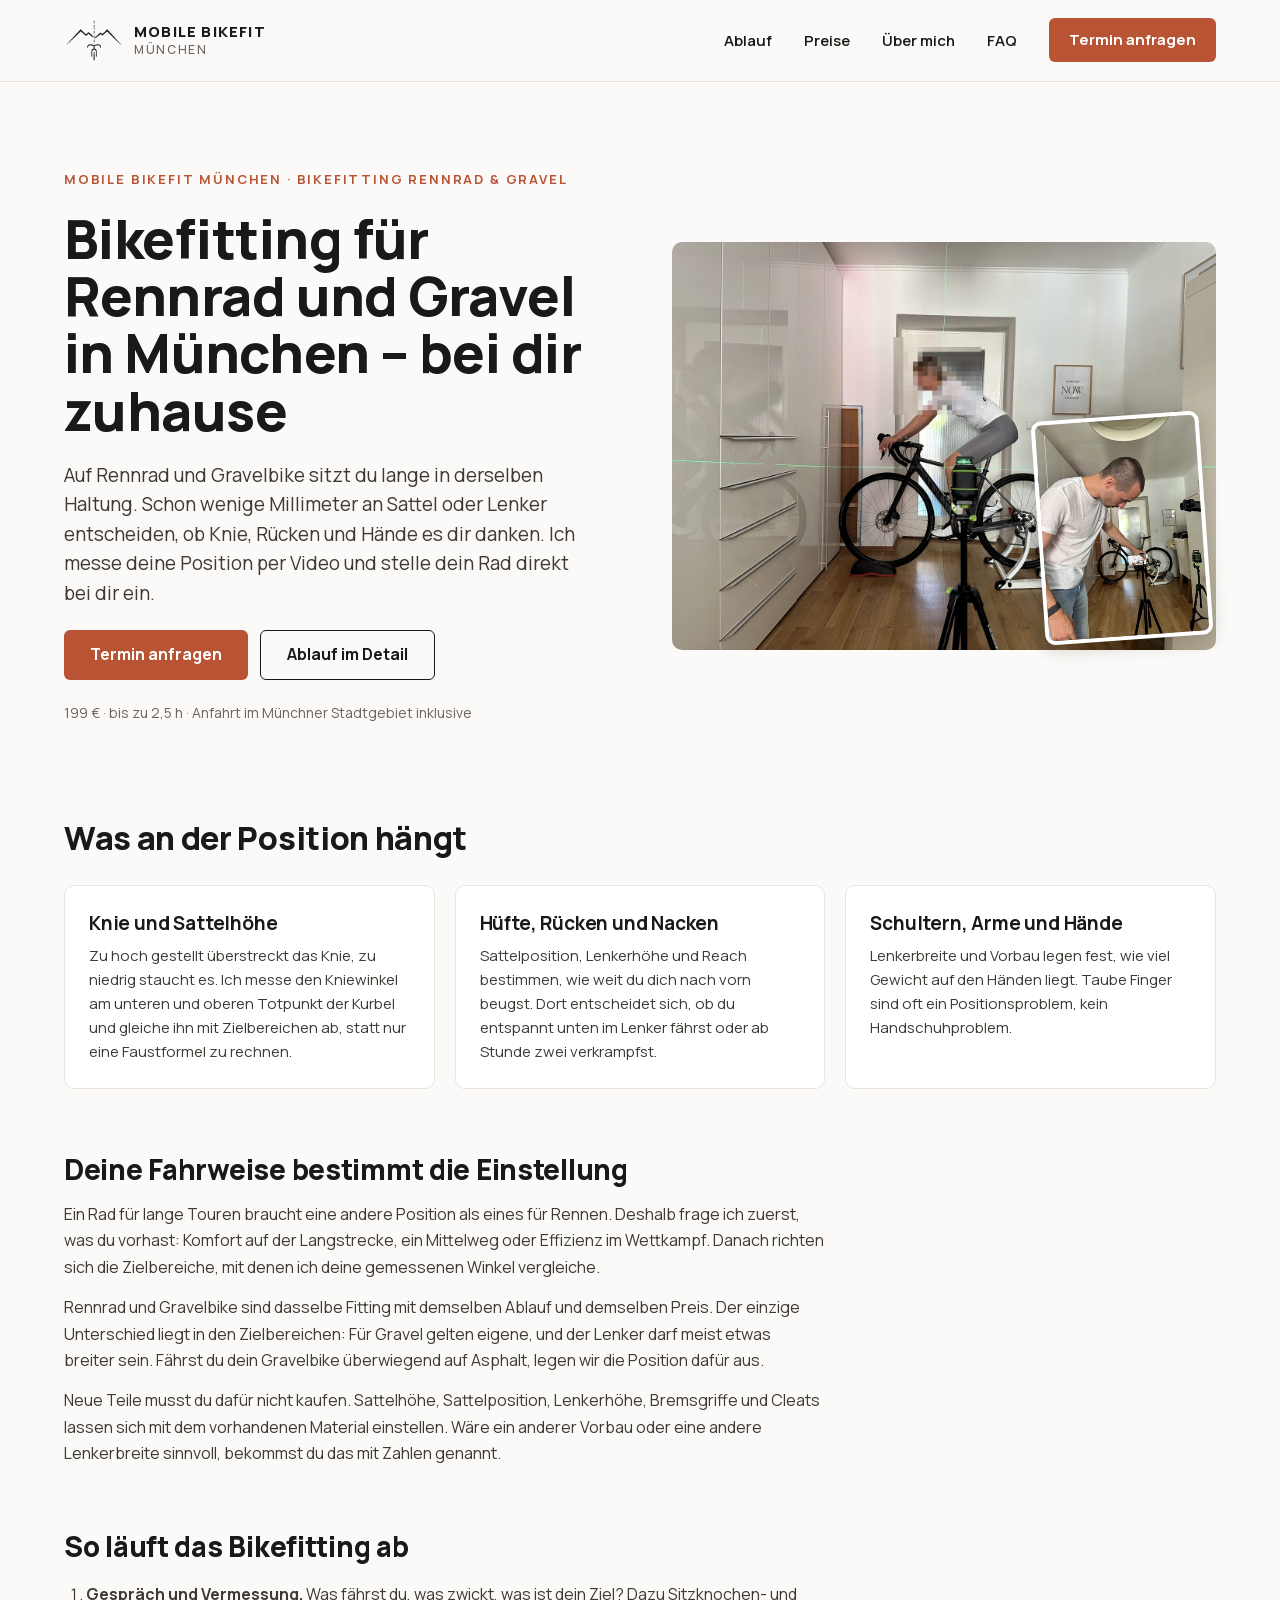
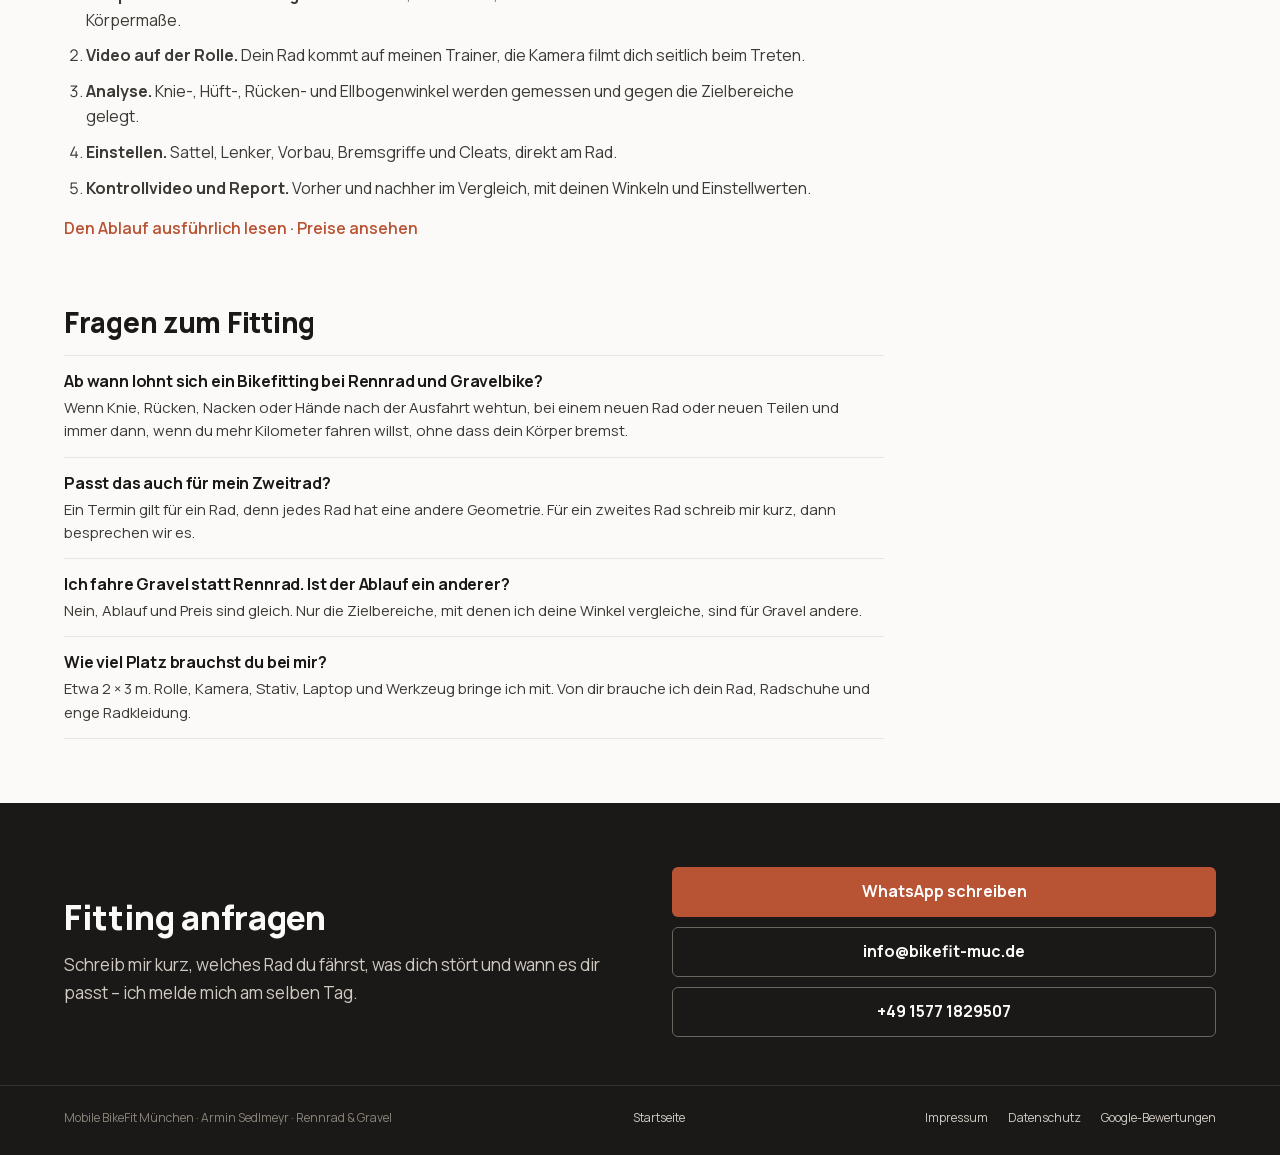
==== bikefitting-rennrad-gravel-muenchen.html @ 59115d99 "Eine gemeinsame Unterseite fuer Rennrad und Gravel statt nur Rennrad Rennrad und Gravel sind dasselb" ====
<!doctype html>
<html lang="de">
<head>
<meta charset="utf-8">
<meta name="viewport" content="width=device-width, initial-scale=1">

<title>Bikefitting Rennrad &amp; Gravel München – bei dir zuhause</title>
<meta name="description" content="Bikefitting für Rennrad und Gravel in München: Ich komme zu dir, messe deine Sitzposition per Video und stelle Sattel, Lenker und Cleats ein. 199 €.">
<link rel="canonical" href="https://bikefit-muc.de/bikefitting-rennrad-gravel-muenchen.html">

<meta property="og:type" content="website">
<meta property="og:locale" content="de_DE">
<meta property="og:site_name" content="Mobile BikeFit München">
<meta property="og:title" content="Bikefitting für Rennrad und Gravel in München – bei dir zuhause">
<meta property="og:description" content="Sitzposition per Video messen, Sattel, Lenker und Cleats direkt am Rad einstellen, Kontrollvideo und Report. Bikefitting für Rennrad und Gravelbike bei dir zuhause in München.">
<meta property="og:url" content="https://bikefit-muc.de/bikefitting-rennrad-gravel-muenchen.html">
<meta property="og:image" content="https://bikefit-muc.de/assets/og-titelbild.jpg">
<meta property="og:image:width" content="1200">
<meta property="og:image:height" content="675">
<meta property="og:image:alt" content="Mobile BikeFit München – Logo">
<meta name="twitter:card" content="summary_large_image">

<link rel="icon" href="assets/favicon.ico" sizes="any">
<link rel="icon" href="assets/favicon-32.png" type="image/png" sizes="32x32">
<link rel="apple-touch-icon" href="assets/favicon-180.png">
<meta name="theme-color" content="#FBFAF8">

<link rel="preload" href="assets/fonts/manrope-latin.woff2" as="font" type="font/woff2" crossorigin>
<link rel="stylesheet" href="styles.css">

<!-- Strukturierte Daten: Leistung + Brotkrumen. Preis wie auf der Startseite (199 EUR);
     der Anbieter verweist auf das LocalBusiness-Objekt der Startseite. Kein aggregateRating. -->
<script type="application/ld+json">
{
  "@context": "https://schema.org",
  "@graph": [
    {
      "@type": "Service",
      "@id": "https://bikefit-muc.de/bikefitting-rennrad-gravel-muenchen.html#leistung",
      "name": "Bikefitting Rennrad und Gravel München",
      "serviceType": "Bikefitting",
      "description": "Mobiles Bikefitting für Rennrad und Gravelbike bei dir zuhause in München: Videoanalyse der Sitzposition, Einstellung von Sattel, Lenker, Vorbau, Bremsgriffen und Cleats, Kontrollvideo und Report.",
      "url": "https://bikefit-muc.de/bikefitting-rennrad-gravel-muenchen.html",
      "provider": { "@id": "https://bikefit-muc.de/#unternehmen" },
      "areaServed": { "@type": "City", "name": "München" },
      "offers": {
        "@type": "Offer",
        "price": "199",
        "priceCurrency": "EUR",
        "url": "https://bikefit-muc.de/bikefitting-rennrad-gravel-muenchen.html"
      }
    },
    {
      "@type": "BreadcrumbList",
      "itemListElement": [
        { "@type": "ListItem", "position": 1, "name": "Mobile BikeFit München", "item": "https://bikefit-muc.de/" },
        { "@type": "ListItem", "position": 2, "name": "Bikefitting Rennrad und Gravel München", "item": "https://bikefit-muc.de/bikefitting-rennrad-gravel-muenchen.html" }
      ]
    }
  ]
}
</script>
</head>

<body>

<a class="skip-link" href="#inhalt">Zum Inhalt springen</a>

<header class="kopf">
  <div class="kopf-zeile">
    <a class="marke" href="index.html" aria-label="Mobile BikeFit München – Startseite">
      <img src="assets/logo-mark.png" width="400" height="299" alt="">
      <span class="marke-text">Mobile BikeFit<br><span>München</span></span>
    </a>

    <div class="kopf-rechts">
      <nav class="hauptnav" id="hauptnav" aria-label="Hauptnavigation">
        <a href="index.html#ablauf">Ablauf</a>
        <a href="index.html#preise">Preise</a>
        <a href="index.html#ueber-mich">Über mich</a>
        <a href="index.html#faq">FAQ</a>
      </nav>
      <a class="btn btn-primaer btn-termin" href="index.html#kontakt">Termin<span class="nur-breit">&nbsp;anfragen</span></a>
      <button class="menu-knopf" id="menu-knopf" type="button"
              aria-expanded="false" aria-controls="hauptnav" aria-label="Menü öffnen">
        <svg class="icon-oeffnen" width="22" height="22" viewBox="0 0 22 22" fill="none"
             stroke="currentColor" stroke-width="2" stroke-linecap="round" aria-hidden="true">
          <path d="M3 6h16M3 11h16M3 16h16"></path>
        </svg>
        <svg class="icon-schliessen" width="22" height="22" viewBox="0 0 22 22" fill="none"
             stroke="currentColor" stroke-width="2" stroke-linecap="round" aria-hidden="true">
          <path d="M5 5l12 12M17 5L5 17"></path>
        </svg>
      </button>
    </div>
  </div>
</header>

<main id="inhalt">

  <!-- ===================== Einstieg ===================== -->
  <section class="hero inhalt">
    <div class="hero-spalte">
      <p class="eyebrow"><a href="index.html">Mobile BikeFit München</a> · Bikefitting Rennrad &amp; Gravel</p>
      <h1>Bikefitting für Rennrad und Gravel in München – bei dir zuhause</h1>
      <p class="hero-text">Auf Rennrad und Gravelbike sitzt du lange in derselben Haltung. Schon wenige
        Millimeter an Sattel oder Lenker entscheiden, ob Knie, Rücken und Hände es dir danken. Ich
        messe deine Position per Video und stelle dein Rad direkt bei dir ein.</p>
      <div class="hero-knoepfe">
        <a class="btn btn-primaer" href="index.html#kontakt">Termin anfragen</a>
        <a class="btn btn-sekundaer" href="index.html#ablauf">Ablauf im Detail</a>
      </div>
      <p class="kleinzeile">199 € · bis zu 2,5 h · Anfahrt im Münchner Stadtgebiet inklusive</p>
    </div>

    <div class="foto-hero foto-stapel">
      <img class="foto-stapel-haupt" src="assets/foto-setup.jpg" width="1400" height="1050"
           alt="Rennrad auf der Rolle beim Bikefitting, Kreuzlinienlaser mit Lot misst die Sitzposition">
      <img class="foto-stapel-klein" src="assets/foto-setup-klein.jpg" width="640" height="853"
           alt="Kamera auf Stativ filmt das Rad seitlich während des Fittings">
    </div>
  </section>

  <!-- ===================== Was zählt ===================== -->
  <section class="sektion rad-wahl inhalt" aria-labelledby="zaehlt-titel">
    <h2 id="zaehlt-titel">Was an der Position hängt</h2>
    <div class="karten">
      <div class="karte">
        <h3>Knie und Sattelhöhe</h3>
        <p>Zu hoch gestellt überstreckt das Knie, zu niedrig staucht es. Ich messe den Kniewinkel
          am unteren und oberen Totpunkt der Kurbel und gleiche ihn mit Zielbereichen ab, statt
          nur eine Faustformel zu rechnen.</p>
      </div>
      <div class="karte">
        <h3>Hüfte, Rücken und Nacken</h3>
        <p>Sattelposition, Lenkerhöhe und Reach bestimmen, wie weit du dich nach vorn beugst.
          Dort entscheidet sich, ob du entspannt unten im Lenker fährst oder ab Stunde zwei
          verkrampfst.</p>
      </div>
      <div class="karte">
        <h3>Schultern, Arme und Hände</h3>
        <p>Lenkerbreite und Vorbau legen fest, wie viel Gewicht auf den Händen liegt. Taube Finger
          sind oft ein Positionsproblem, kein Handschuhproblem.</p>
      </div>
    </div>
  </section>

  <!-- ===================== Ziel ===================== -->
  <section class="sektion seitentext inhalt" aria-labelledby="ziel-titel">
    <h2 id="ziel-titel">Deine Fahrweise bestimmt die Einstellung</h2>
    <p>Ein Rad für lange Touren braucht eine andere Position als eines für Rennen. Deshalb
      frage ich zuerst, was du vorhast: Komfort auf der Langstrecke, ein Mittelweg oder
      Effizienz im Wettkampf. Danach richten sich die Zielbereiche, mit denen ich deine
      gemessenen Winkel vergleiche.</p>
    <p>Rennrad und Gravelbike sind dasselbe Fitting mit demselben Ablauf und demselben Preis. Der
      einzige Unterschied liegt in den Zielbereichen: Für Gravel gelten eigene, und der Lenker
      darf meist etwas breiter sein. Fährst du dein Gravelbike überwiegend auf Asphalt, legen wir
      die Position dafür aus.</p>
    <p>Neue Teile musst du dafür nicht kaufen. Sattelhöhe, Sattelposition, Lenkerhöhe, Bremsgriffe
      und Cleats lassen sich mit dem vorhandenen Material einstellen. Wäre ein anderer Vorbau
      oder eine andere Lenkerbreite sinnvoll, bekommst du das mit Zahlen genannt.</p>
  </section>

  <!-- ===================== Ablauf kurz ===================== -->
  <section class="sektion seitentext inhalt" aria-labelledby="kurz-titel">
    <h2 id="kurz-titel">So läuft das Bikefitting ab</h2>
    <ol class="kurz-liste">
      <li><b>Gespräch und Vermessung.</b> Was fährst du, was zwickt, was ist dein Ziel? Dazu Sitzknochen-
        und Körpermaße.</li>
      <li><b>Video auf der Rolle.</b> Dein Rad kommt auf meinen Trainer, die Kamera filmt dich
        seitlich beim Treten.</li>
      <li><b>Analyse.</b> Knie-, Hüft-, Rücken- und Ellbogenwinkel werden gemessen und gegen die
        Zielbereiche gelegt.</li>
      <li><b>Einstellen.</b> Sattel, Lenker, Vorbau, Bremsgriffe und Cleats, direkt am Rad.</li>
      <li><b>Kontrollvideo und Report.</b> Vorher und nachher im Vergleich, mit deinen Winkeln und
        Einstellwerten.</li>
    </ol>
    <p class="mehr-link"><a href="index.html#ablauf">Den Ablauf ausführlich lesen</a> · <a href="index.html#preise">Preise ansehen</a></p>
  </section>

  <!-- ===================== FAQ ===================== -->
  <section class="sektion faq inhalt" aria-labelledby="rr-faq-titel">
    <h2 id="rr-faq-titel">Fragen zum Fitting</h2>
    <div class="faq-liste">
      <div>
        <h3>Ab wann lohnt sich ein Bikefitting bei Rennrad und Gravelbike?</h3>
        <p>Wenn Knie, Rücken, Nacken oder Hände nach der Ausfahrt wehtun, bei einem neuen Rad oder
          neuen Teilen und immer dann, wenn du mehr Kilometer fahren willst, ohne dass dein Körper
          bremst.</p>
      </div>
      <div>
        <h3>Passt das auch für mein Zweitrad?</h3>
        <p>Ein Termin gilt für ein Rad, denn jedes Rad hat eine andere Geometrie. Für ein zweites
          Rad schreib mir kurz, dann besprechen wir es.</p>
      </div>
      <div>
        <h3>Ich fahre Gravel statt Rennrad. Ist der Ablauf ein anderer?</h3>
        <p>Nein, Ablauf und Preis sind gleich. Nur die Zielbereiche, mit denen ich deine Winkel
          vergleiche, sind für Gravel andere.</p>
      </div>
      <div>
        <h3>Wie viel Platz brauchst du bei mir?</h3>
        <p>Etwa 2 × 3 m. Rolle, Kamera, Stativ, Laptop und Werkzeug bringe ich mit. Von dir
          brauche ich dein Rad, Radschuhe und enge Radkleidung.</p>
      </div>
    </div>
  </section>

  <!-- ===================== Kontakt ===================== -->
  <section id="kontakt" class="kontakt" aria-labelledby="kontakt-titel">
    <div class="kontakt-spalte">
      <h2 id="kontakt-titel">Fitting anfragen</h2>
      <p class="kontakt-text">Schreib mir kurz, welches Rad du fährst, was dich stört und wann es
        dir passt – ich melde mich am selben Tag.</p>
    </div>
    <div class="kontakt-knoepfe">
      <a class="btn btn-primaer"
         href="https://wa.me/4915771829507?text=Hallo%20Armin%2C%20ich%20interessiere%20mich%20f%C3%BCr%20ein%20Bike%20Fitting.%20Rad%3A%20%E2%80%A6%20%2F%20Beschwerden%3A%20%E2%80%A6%20%2F%20Wunschtermin%3A%20%E2%80%A6"
         rel="noopener">WhatsApp schreiben</a>
      <a class="btn btn-umriss-hell" href="mailto:info@bikefit-muc.de">info@bikefit-muc.de</a>
      <a class="btn btn-umriss-hell" href="tel:+4915771829507">+49 1577 1829507</a>
    </div>
  </section>

</main>

<footer class="fuss">
  <p>Mobile BikeFit München · Armin Sedlmeyr · Rennrad &amp; Gravel</p>
  <nav aria-label="Angebote">
    <a href="index.html">Startseite</a>
  </nav>
  <nav aria-label="Rechtliches">
    <a href="impressum.html">Impressum</a>
    <a href="datenschutz.html">Datenschutz</a>
    <a href="https://maps.google.com/?cid=6575537688166029984" rel="noopener" target="_blank">Google-Bewertungen</a>
  </nav>
</footer>

<script src="assets/menu.js" defer></script>

</body>
</html>
---- styles.css ----
/* ==========================================================================
   Mobile BikeFit München — bikefit-muc.de
   Reines CSS, kein Framework, kein Build-Schritt.
   Mobile zuerst (Entwurf: docs/website/mockup/Main.dc.html, 390 px),
   ab 800 px das Desktop-Layout (Desktop.dc.html, 1280 px).
   ========================================================================== */

/* --- Schrift: lokal eingebettet, nicht von Google ausgeliefert ------------
   Manrope als variable Schrift (400-800) in zwei Subsets. Lokal statt per
   fonts.googleapis.com, damit beim Seitenaufruf keine IP-Adresse des Besuchers
   an einen Dritten geht - dann braucht die Seite auch keinen Cookie-Banner.
   Lizenz: SIL Open Font License 1.1, siehe assets/fonts/OFL.txt.            */

@font-face {
  font-family: "Manrope";
  font-style: normal;
  font-weight: 400 800;
  font-display: swap;
  src: url("assets/fonts/manrope-latin.woff2") format("woff2");
  unicode-range: U+0000-00FF, U+0131, U+0152-0153, U+02BB-02BC, U+02C6, U+02DA,
    U+02DC, U+0304, U+0308, U+0329, U+2000-206F, U+20AC, U+2122, U+2191, U+2193,
    U+2212, U+2215, U+FEFF, U+FFFD;
}

@font-face {
  font-family: "Manrope";
  font-style: normal;
  font-weight: 400 800;
  font-display: swap;
  src: url("assets/fonts/manrope-latin-ext.woff2") format("woff2");
  unicode-range: U+0100-02BA, U+02BD-02C5, U+02C7-02CC, U+02CE-02D7,
    U+02DD-02FF, U+0304, U+0308, U+0329, U+1D00-1DBF, U+1E00-1E9F, U+1EF2-1EFF,
    U+2020, U+20A0-20AB, U+20AD-20C0, U+2113, U+2C60-2C7F, U+A720-A7FF;
}

/* --- Farben und Masse ----------------------------------------------------
   Die Markenfarben stehen so auch im Analyse-Tool selbst (Report, Streamlit-
   Oberflaeche, assets/brand/README.md im bikefit-Repo) - wer sie hier aendert,
   sollte sie dort mitaendern.

   --terracotta-tief ist eine bewusste Ergaenzung, kein zweiter Markenton:
   weisser Text auf #D97757 erreicht nur 3,1:1 und faellt damit durch die
   WCAG-AA-Schwelle von 4,5:1 (Lighthouse meldet das als Fehler). Ueberall dort,
   wo Text auf oder in Terracotta steht - Buttons, Preisband, Links, Eyebrow -
   steht deshalb der tiefere Ton (4,9:1 auf Weiss, 4,7:1 auf Creme). Das reine
   #D97757 bleibt fuer Flaechen und Grafik ohne Text (Haken-Icons, Akzentlinien),
   dort gilt die 3:1-Schwelle und die ist erfuellt.
   Zurueckdrehen auf den Mockup-Stand: --terracotta-tief auf #D97757 setzen.  */

:root {
  --creme: #fbfaf8;
  --weiss: #ffffff;
  --tinte: #1b1917;
  --tinte-weich: #3d3935;
  --grau: #6b655e;
  --grau-klein: #736c64;      /* fuer 12-13 px Kleintext, s. Kommentar oben */
  --grau-auf-dunkel: #8a837b;
  --hell-auf-dunkel: #cfc9c2;
  --linie: #e8e4df;
  --linie-dunkel: #33302c;
  --linie-strich: #c9c2ba;
  --terracotta: #d97757;
  --terracotta-tief: #b85334;
  --terracotta-hover: #9d4429;

  --rand: 20px;               /* Seitenrand mobil */
  --radius: 8px;
  --radius-gross: 10px;
}

/* --- Grundlagen ---------------------------------------------------------- */

*,
*::before,
*::after {
  box-sizing: border-box;
}

html {
  scroll-behavior: smooth;
  /* Anker nicht unter dem klebenden Kopf verschwinden lassen */
  scroll-padding-top: 84px;
}

@media (prefers-reduced-motion: reduce) {
  html {
    scroll-behavior: auto;
  }
}

body {
  margin: 0;
  background: var(--creme);
  color: var(--tinte);
  font-family: "Manrope", "Avenir Next", "Helvetica Neue", Arial, sans-serif;
  -webkit-font-smoothing: antialiased;
  text-rendering: optimizeLegibility;
}

p {
  margin: 0;
}

h1,
h2,
h3 {
  margin: 0;
  letter-spacing: -0.01em;
}

a {
  color: var(--terracotta-tief);
  text-decoration: none;
}

a:hover {
  color: var(--terracotta-hover);
}

img {
  max-width: 100%;
  display: block;
}

:focus-visible {
  outline: 3px solid var(--terracotta-tief);
  outline-offset: 2px;
  border-radius: 4px;
}

/* Sprungmarke fuer Tastatur- und Screenreader-Nutzung */
.skip-link {
  position: absolute;
  left: -9999px;
  top: 0;
  z-index: 100;
  background: var(--tinte);
  color: var(--creme);
  padding: 12px 18px;
  border-radius: 0 0 var(--radius) 0;
  font-weight: 700;
}

.skip-link:focus {
  left: 0;
  color: var(--creme);
}

.sektion {
  padding: 44px var(--rand) 12px;
  display: flex;
  flex-direction: column;
}

.sektion h2 {
  font-size: 24px;
  font-weight: 800;
  line-height: 1.2;
}

/* --- Buttons ------------------------------------------------------------- */

.btn {
  display: inline-flex;
  align-items: center;
  justify-content: center;
  min-height: 48px;
  padding: 0 22px;
  border-radius: 6px;
  font-weight: 700;
  font-size: 16px;
  line-height: 1.2;
  text-align: center;
}

.btn-primaer {
  background: var(--terracotta-tief);
  color: var(--weiss);
}

.btn-primaer:hover {
  background: var(--terracotta-hover);
  color: var(--weiss);
}

.btn-sekundaer {
  background: transparent;
  color: var(--tinte);
  border: 1.5px solid var(--tinte);
}

.btn-sekundaer:hover {
  color: var(--tinte);
  background: rgba(27, 25, 23, 0.05);
}

.btn-hell {
  background: var(--creme);
  color: var(--tinte);
}

.btn-hell:hover {
  color: var(--tinte);
  background: var(--weiss);
}

.btn-umriss-hell {
  background: transparent;
  color: var(--creme);
  border: 1.5px solid var(--grau);
}

.btn-umriss-hell:hover {
  color: var(--creme);
  border-color: var(--hell-auf-dunkel);
}

/* --- Kopf ---------------------------------------------------------------- */

.kopf {
  position: sticky;
  top: 0;
  z-index: 20;
  background: var(--creme);
  border-bottom: 1px solid var(--linie);
}

.kopf-zeile {
  position: relative;
  display: flex;
  align-items: center;
  justify-content: space-between;
  gap: 12px;
  padding: 14px var(--rand);
}

.marke {
  display: flex;
  align-items: center;
  gap: 10px;
  color: var(--tinte);
}

.marke:hover {
  color: var(--tinte);
}

.marke img {
  width: 52px;
  height: auto;
}

.marke-text {
  font-weight: 800;
  font-size: 14px;
  letter-spacing: 0.08em;
  text-transform: uppercase;
  line-height: 1.15;
}

.marke-text span {
  font-weight: 500;
  letter-spacing: 0.14em;
  font-size: 11px;
  color: var(--grau);
}

.kopf-rechts {
  display: flex;
  align-items: center;
  gap: 8px;
}

.kopf .btn-termin {
  min-height: 40px;
  padding: 0 14px;
  font-size: 14px;
  white-space: nowrap;
}

.nur-breit {
  display: none;
}

/* Menuknopf: nur mobil sichtbar */
.menu-knopf {
  display: inline-flex;
  align-items: center;
  justify-content: center;
  width: 44px;
  height: 40px;
  padding: 0;
  background: transparent;
  border: 1.5px solid var(--linie);
  border-radius: 6px;
  color: var(--tinte);
  cursor: pointer;
}

.menu-knopf svg {
  display: block;
}

.menu-knopf .icon-schliessen {
  display: none;
}

.menu-knopf[aria-expanded="true"] .icon-oeffnen {
  display: none;
}

.menu-knopf[aria-expanded="true"] .icon-schliessen {
  display: block;
}

.hauptnav {
  display: none;
  position: absolute;
  top: 100%;
  left: 0;
  right: 0;
  flex-direction: column;
  padding: 4px var(--rand) 16px;
  background: var(--creme);
  border-top: 1px solid var(--linie);
  border-bottom: 1px solid var(--linie);
}

.hauptnav.offen {
  display: flex;
}

.hauptnav a {
  padding: 12px 0;
  font-size: 16px;
  font-weight: 600;
  color: var(--tinte);
  border-bottom: 1px solid var(--linie);
}

.hauptnav a:last-child {
  border-bottom: none;
}

.hauptnav a:hover {
  color: var(--terracotta-tief);
}

/* --- Hero ---------------------------------------------------------------- */

.hero {
  display: flex;
  flex-direction: column;
  gap: 28px;
  padding: 36px var(--rand) 0;
}

.hero-spalte {
  display: flex;
  flex-direction: column;
  gap: 18px;
}

.eyebrow {
  font-size: 12px;
  font-weight: 700;
  letter-spacing: 0.14em;
  text-transform: uppercase;
  color: var(--terracotta-tief);
}

.hero h1 {
  font-size: 34px;
  line-height: 1.12;
  font-weight: 800;
  text-wrap: pretty;
}

.hero-text {
  font-size: 17px;
  line-height: 1.55;
  color: var(--tinte-weich);
  text-wrap: pretty;
}

.hero-knoepfe {
  display: flex;
  flex-direction: column;
  gap: 10px;
}

.kleinzeile {
  font-size: 13px;
  color: var(--grau);
  line-height: 1.5;
}

/* --- Foto-Platzhalter ----------------------------------------------------
   Neutrale Flaechen, bis die echten Fotos da sind. Der Beschreibungstext steht
   sichtbar drin und ist damit zugleich der Alternativtext - die Flaeche traegt
   role="img" mit aria-label, damit Screenreader sie als Bildplatz ansagen.   */

.foto-platz {
  border: 1.5px dashed var(--linie-strich);
  border-radius: var(--radius);
  display: flex;
  align-items: center;
  justify-content: center;
  text-align: center;
  padding: 20px;
  background: var(--weiss);
}

.foto-platz p {
  font-size: 13px;
  color: var(--grau-klein);
  line-height: 1.5;
}

.foto-hero {
  aspect-ratio: 4 / 3;
}

.foto-ablauf {
  aspect-ratio: 16 / 10;
  margin-top: 22px;
}

/* "Was du brauchst" ist mobil ein eigener Abschnitt und wird ab 800 px zur
   Karte neben dem Ablauf - deshalb steht es im HTML in der zweiten Spalte. */
.brauchst {
  padding: 44px 0 12px;
}

.foto-portrait {
  width: 120px;
  height: 120px;
  border-radius: 50%;
  padding: 12px;
}

.foto-portrait p {
  font-size: 12px;
  line-height: 1.4;
}

/* Wenn ein Platzhalter spaeter durch ein echtes Bild ersetzt wird, uebernimmt
   das <img> dieselbe Klasse (foto-hero / foto-ablauf / foto-portrait) und
   behaelt damit Seitenverhaeltnis und Position. */
img.foto-hero,
img.foto-ablauf,
img.foto-portrait {
  width: 100%;
  height: 100%;
  object-fit: cover;
  border: none;
  border-radius: var(--radius);
}

/* Rahmen um ein ECHTES Bild: er traegt nur noch die Groesse. Die Polsterung
   von .foto-portrait war fuer den Platzhaltertext da und wuerde das Bild sonst
   auf 96 statt 120 px schrumpfen. */
.foto-rahmen {
  padding: 0;
}

img.foto-portrait {
  border-radius: 50%;
  padding: 0;
}

/* --- Foto-Stapel: zwei echte Fotos statt eines, leicht ueberlappend --------
   .foto-hero / .foto-ablauf geben weiterhin Groesse, Seitenverhaeltnis und
   Position im Grid vor (siehe oben) - .foto-stapel macht daraus nur noch
   den Rahmen fuer zwei <img>. Das kleine Bild sitzt in der Ecke, leicht
   gedreht, mit weissem Rand wie ein aufgelegtes Foto. Dafuer braucht es
   einen zarten Schatten, sonst verschwimmt die Kante mit dem Hauptbild -
   einzige bewusste Ausnahme von der sonst schattenlosen Optik der Seite. */
.foto-stapel {
  position: relative;
}

.foto-stapel-haupt {
  display: block;
  width: 100%;
  height: 100%;
  object-fit: cover;
  border-radius: var(--radius);
}

.foto-stapel-klein {
  /* Feste Groesse statt %+aspect-ratio: bei einem absolut positionierten <img>
     mit nur right/bottom (kein top) ignorieren Chrome/Safari aspect-ratio fuer
     die Hoehe und nehmen stattdessen die volle Bildhoehe - das gleiche feste-
     Groessen-Muster wie bei .foto-portrait oben ist hier der robuste Weg. */
  position: absolute;
  right: 10px;
  bottom: 10px;
  width: 118px;
  height: 157px;
  object-fit: cover;
  border-radius: var(--radius);
  border: 4px solid var(--weiss);
  transform: rotate(-4deg);
  box-shadow: 0 6px 18px rgba(27, 25, 23, 0.18);
}

/* Bei Foto 2 liegt "Was du brauchst" rechts daneben (ab 800px) - das kleine
   Bild deshalb auf die linke Seite, damit es dort nicht mit dem Text kollidiert. */
.foto-ablauf .foto-stapel-klein {
  right: auto;
  left: 10px;
  transform: rotate(4deg);
}

@media (min-width: 800px) {
  .foto-stapel-klein {
    width: 168px;
    height: 224px;
  }
}

/* --- Gruende (Karten) ---------------------------------------------------- */

.karten {
  display: flex;
  flex-direction: column;
  gap: 16px;
  margin-top: 20px;
}

.karte {
  display: flex;
  flex-direction: column;
  gap: 6px;
  padding: 18px;
  background: var(--weiss);
  border: 1px solid var(--linie);
  border-radius: var(--radius);
}

.karte h3 {
  font-size: 17px;
  font-weight: 700;
}

.karte p {
  font-size: 15px;
  line-height: 1.55;
  color: var(--tinte-weich);
}

/* --- Ablauf -------------------------------------------------------------- */

.ablauf {
  display: flex;
  flex-direction: column;
  padding: 44px var(--rand) 12px;
}

.ablauf-spalte {
  display: flex;
  flex-direction: column;
}

.ablauf-neben {
  display: flex;
  flex-direction: column;
}

.sektion-kopf {
  display: flex;
  flex-direction: column;
  gap: 6px;
}

.sektion-kopf p {
  font-size: 14px;
  color: var(--grau);
}

.schritte {
  list-style: none;
  margin: 22px 0 0;
  padding: 0;
  counter-reset: schritt;
}

.schritte li {
  display: flex;
  gap: 16px;
  padding: 16px 0;
  border-top: 1px solid var(--linie);
  counter-increment: schritt;
}

.schritte li:last-child {
  border-bottom: 1px solid var(--linie);
}

.schritte li::before {
  content: counter(schritt);
  flex: 0 0 34px;
  height: 34px;
  border-radius: 50%;
  background: var(--tinte);
  color: var(--weiss);
  display: flex;
  align-items: center;
  justify-content: center;
  font-weight: 800;
  font-size: 14px;
}

/* Schritt 3 (die eigentliche Analyse) ist im Entwurf farblich hervorgehoben */
.schritte li.hervor::before {
  background: var(--terracotta-tief);
}

.schritte h3 {
  font-size: 16px;
  font-weight: 700;
  margin-bottom: 4px;
}

.schritte p {
  font-size: 15px;
  line-height: 1.55;
  color: var(--tinte-weich);
}

/* --- Was du brauchst ----------------------------------------------------- */

.mitbringen {
  font-size: 16px;
  line-height: 1.55;
  color: var(--tinte-weich);
  margin-top: 14px;
}

.haken-liste {
  list-style: none;
  margin: 18px 0 0;
  padding: 0;
  display: flex;
  flex-direction: column;
  gap: 10px;
}

.haken-liste li {
  display: flex;
  gap: 12px;
  align-items: flex-start;
  font-size: 15px;
  line-height: 1.5;
  color: var(--tinte-weich);
}

.haken-liste svg {
  flex: 0 0 20px;
  margin-top: 2px;
}

/* --- Preise -------------------------------------------------------------- */

.preise {
  display: flex;
  flex-direction: column;
  padding: 44px var(--rand) 12px;
}

.preis-neben {
  display: flex;
  flex-direction: column;
}

.preis-karte {
  display: flex;
  flex-direction: column;
  gap: 14px;
  padding: 22px 20px;
  background: var(--tinte);
  color: var(--creme);
  border-radius: var(--radius-gross);
  margin-top: 18px;
}

.preis-kopf {
  display: flex;
  justify-content: space-between;
  align-items: baseline;
  gap: 12px;
}

.preis-kopf h3 {
  font-size: 18px;
  font-weight: 700;
}

.preis-zahl {
  font-size: 30px;
  font-weight: 800;
  letter-spacing: -0.02em;
  white-space: nowrap;
}

.preis-karte .leistungen {
  font-size: 14px;
  line-height: 1.6;
  color: var(--hell-auf-dunkel);
}

.aktion {
  display: flex;
  flex-direction: column;
  gap: 4px;
  padding: 14px 16px;
  background: var(--terracotta-tief);
  border-radius: 6px;
}

.aktion-label {
  font-size: 12px;
  font-weight: 700;
  letter-spacing: 0.1em;
  text-transform: uppercase;
  color: var(--weiss);
}

.aktion p:last-child {
  font-size: 16px;
  font-weight: 700;
  color: var(--weiss);
  line-height: 1.4;
}

/* Link auf das Google-Bewertungsformular im Aktionskasten: weiss wie der Text,
   unterstrichen, damit er auf dem Terracotta-Grund als Link erkennbar bleibt. */
.aktion a {
  color: var(--weiss);
  text-decoration: underline;
  text-underline-offset: 3px;
}

.aktion a:hover {
  text-decoration-thickness: 2px;
}

.preis-liste {
  display: flex;
  flex-direction: column;
  background: var(--weiss);
  border: 1px solid var(--linie);
  border-radius: var(--radius-gross);
  margin-top: 18px;
}

.preis-liste div {
  display: flex;
  justify-content: space-between;
  gap: 12px;
  padding: 14px 18px;
  border-bottom: 1px solid var(--linie);
}

.preis-liste div:last-child {
  border-bottom: none;
}

.preis-liste p:first-child {
  font-size: 15px;
  color: var(--tinte-weich);
}

.preis-liste p:last-child {
  font-size: 15px;
  font-weight: 700;
  white-space: nowrap;
}

.rechtszeile {
  font-size: 12px;
  line-height: 1.6;
  color: var(--grau-klein);
  margin-top: 18px;
}

.preis-karte .btn {
  align-self: flex-start;
}

/* --- Ueber mich ---------------------------------------------------------- */

.ueber-mich {
  gap: 16px;
}

.ueber-mich h2 {
  margin-top: 16px;
}

.ueber-mich p {
  font-size: 16px;
  line-height: 1.6;
  color: var(--tinte-weich);
  text-wrap: pretty;
  margin-top: 16px;
}

/* --- FAQ ----------------------------------------------------------------- */

.faq-liste {
  display: flex;
  flex-direction: column;
  margin-top: 18px;
}

.faq-liste > div {
  display: flex;
  flex-direction: column;
  gap: 6px;
  padding: 14px 0;
  border-top: 1px solid var(--linie);
}

.faq-liste > div:last-child {
  border-bottom: 1px solid var(--linie);
}

.faq-liste h3 {
  font-size: 16px;
  font-weight: 700;
}

.faq-liste p {
  font-size: 15px;
  line-height: 1.55;
  color: var(--tinte-weich);
}

/* --- Kontakt ------------------------------------------------------------- */

.kontakt {
  display: flex;
  flex-direction: column;
  gap: 16px;
  padding: 44px var(--rand) 40px;
  margin-top: 32px;
  background: var(--tinte);
  color: var(--creme);
}

.kontakt-spalte {
  display: flex;
  flex-direction: column;
  gap: 14px;
}

.kontakt h2 {
  font-size: 26px;
  font-weight: 800;
  line-height: 1.2;
}

.kontakt-text {
  font-size: 16px;
  line-height: 1.6;
  color: var(--hell-auf-dunkel);
  text-wrap: pretty;
}

.kontakt-knoepfe {
  display: flex;
  flex-direction: column;
  gap: 10px;
  padding-top: 6px;
}

/* --- Fusszeile ----------------------------------------------------------- */

.fuss {
  display: flex;
  flex-direction: column;
  gap: 8px;
  padding: 22px var(--rand) 28px;
  background: var(--tinte);
  color: var(--grau-auf-dunkel);
  border-top: 1px solid var(--linie-dunkel);
}

.fuss p {
  font-size: 12px;
  line-height: 1.6;
}

.fuss nav {
  display: flex;
  flex-wrap: wrap;
  gap: 16px;
}

.fuss a,
.fuss .noch-offen {
  font-size: 12px;
  color: var(--hell-auf-dunkel);
}

.fuss a:hover {
  color: var(--weiss);
}

.fuss .noch-offen {
  color: var(--grau-auf-dunkel);
}

/* --- Rechtsseiten (Impressum, Datenschutz) ------------------------------- */

.rechtstext {
  padding: 36px var(--rand) 56px;
  max-width: 760px;
}

.rechtstext h1 {
  font-size: 30px;
  font-weight: 800;
  line-height: 1.15;
  margin-bottom: 24px;
}

.rechtstext h2 {
  font-size: 19px;
  font-weight: 700;
  line-height: 1.3;
  margin: 32px 0 10px;
}

.rechtstext p,
.rechtstext li {
  font-size: 16px;
  line-height: 1.65;
  color: var(--tinte-weich);
}

.rechtstext p + p {
  margin-top: 12px;
}

.rechtstext ul {
  margin: 10px 0 0;
  padding-left: 22px;
}

.rechtstext li {
  margin-bottom: 8px;
}

.rechtstext .anschrift {
  font-size: 16px;
  line-height: 1.8;
  color: var(--tinte);
}

.hinweis {
  padding: 16px 18px;
  background: var(--weiss);
  border: 1px solid var(--linie);
  border-left: 4px solid var(--terracotta);
  border-radius: var(--radius);
  margin: 20px 0 8px;
}

.hinweis p {
  font-size: 15px;
  line-height: 1.6;
}

.zurueck {
  display: inline-block;
  margin-top: 36px;
  font-weight: 700;
  font-size: 15px;
}

/* ==========================================================================
   Desktop ab 800 px — Layout nach Desktop.dc.html (Entwurfsbreite 1280 px)
   ========================================================================== */

@media (min-width: 800px) {
  :root {
    --rand: 64px;
    --radius: 10px;
    --radius-gross: 12px;
  }

  html {
    scroll-padding-top: 100px;
  }

  .inhalt {
    /* Der Entwurf ist 1280 px breit; darueber laeuft die Seite nicht weiter
       auseinander, sondern bleibt zentriert. */
    max-width: 1280px;
    margin: 0 auto;
  }

  .btn {
    min-height: 50px;
    padding: 0 26px;
  }

  /* Kopf: waagerechte Navigation statt Menuknopf */
  .kopf-zeile {
    padding: 18px var(--rand);
    max-width: 1280px;
    margin: 0 auto;
  }

  .marke img {
    width: 60px;
  }

  .marke-text {
    font-size: 15px;
  }

  .marke-text span {
    font-size: 12px;
  }

  .menu-knopf {
    display: none;
  }

  .hauptnav,
  .hauptnav.offen {
    display: flex;
    position: static;
    background: none;
    border-bottom: none;
    flex-direction: row;
    align-items: center;
    gap: 32px;
    padding: 0;
    border-top: none;
  }

  .hauptnav a {
    padding: 0;
    font-size: 15px;
    border-bottom: none;
  }

  .kopf-rechts {
    gap: 32px;
  }

  .kopf .btn-termin {
    min-height: 44px;
    padding: 0 20px;
    font-size: 15px;
  }

  .nur-breit {
    display: inline;
  }

  /* Hero zweispaltig, Foto rechts */
  .hero {
    display: grid;
    grid-template-columns: repeat(2, minmax(0, 1fr));
    gap: 64px;
    align-items: center;
    padding: 88px var(--rand) 72px;
  }

  .hero-spalte {
    display: flex;
    flex-direction: column;
    gap: 22px;
  }

  .eyebrow {
    font-size: 13px;
  }

  .hero h1 {
    font-size: 54px;
    line-height: 1.06;
  }

  .hero-text {
    font-size: 19px;
    max-width: 520px;
  }

  .hero-knoepfe {
    flex-direction: row;
    gap: 12px;
  }

  .kleinzeile {
    font-size: 14px;
  }

  /* Kein height/align-self hier: zusammen mit aspect-ratio wuerde der Browser
     die Breite aus der Hoehe rechnen und die Kachel ueber den rechten Rand
     schieben. So gibt die Spaltenbreite die Hoehe vor, wie im Entwurf. */
  .foto-hero {
    margin: 0;
  }

  .foto-platz p {
    font-size: 14px;
  }

  .sektion h2 {
    font-size: 32px;
  }

  /* Gruende dreispaltig */
  .gruende {
    padding: 24px var(--rand) 64px;
  }

  .karten {
    display: grid;
    grid-template-columns: repeat(3, minmax(0, 1fr));
    gap: 20px;
    margin-top: 28px;
  }

  .karte {
    padding: 24px;
    gap: 8px;
  }

  .karte h3 {
    font-size: 19px;
  }

  .karte p {
    line-height: 1.6;
  }

  /* Ablauf: Schritte links, Foto + "Was du brauchst" rechts */
  .ablauf {
    display: grid;
    grid-template-columns: repeat(2, minmax(0, 1fr));
    gap: 64px;
    padding: 40px var(--rand) 64px;
    align-items: start;
  }

  .ablauf-spalte {
    display: flex;
    flex-direction: column;
  }

  .ablauf-neben {
    display: flex;
    flex-direction: column;
    gap: 20px;
    padding-top: 72px;
  }

  .schritte {
    margin-top: 24px;
  }

  .foto-ablauf {
    margin-top: 0;
  }

  /* "Was du brauchst" wird auf dem Desktop zur Karte neben dem Ablauf */
  .brauchst {
    display: flex;
    flex-direction: column;
    gap: 12px;
    padding: 22px 24px;
    background: var(--weiss);
    border: 1px solid var(--linie);
    border-radius: var(--radius-gross);
  }

  .brauchst h2 {
    font-size: 17px;
    font-weight: 700;
  }

  .mitbringen {
    font-size: 15px;
    margin-top: 0;
  }

  .haken-liste {
    margin-top: 0;
    gap: 8px;
  }

  /* Preise: grosse Karte links, Zusatzleistungen rechts */
  .preise {
    display: grid;
    grid-template-columns: minmax(0, 1.4fr) minmax(0, 1fr);
    gap: 32px;
    padding: 40px var(--rand) 64px;
    align-items: start;
  }

  .preise > h2 {
    grid-column: 1 / -1;
  }

  .preis-karte {
    padding: 30px 32px;
    gap: 16px;
    margin-top: 0;
    align-items: flex-start;
  }

  .preis-karte > * {
    width: 100%;
  }

  .preis-kopf h3 {
    font-size: 24px;
    font-weight: 800;
  }

  .preis-zahl {
    font-size: 38px;
  }

  .preis-karte .leistungen {
    font-size: 15px;
    line-height: 1.65;
  }

  .aktion {
    padding: 16px 18px;
  }

  .aktion p:last-child {
    font-size: 17px;
  }

  .preise .btn {
    width: auto;
    margin-top: 0;
  }

  .preis-neben {
    display: flex;
    flex-direction: column;
    gap: 14px;
  }

  .preis-liste {
    margin-top: 0;
  }

  .preis-liste div {
    padding: 16px 20px;
  }

  .rechtszeile {
    margin-top: 0;
  }

  /* Ueber mich + FAQ nebeneinander */
  .ueber-faq {
    display: grid;
    grid-template-columns: minmax(0, 1fr) minmax(0, 1.4fr);
    gap: 64px;
    padding: 40px var(--rand) 72px;
    align-items: start;
  }

  .ueber-mich,
  .faq {
    padding: 0;
  }

  .ueber-mich h2,
  .faq h2 {
    font-size: 28px;
  }

  .foto-portrait {
    width: 140px;
    height: 140px;
  }

  .ueber-mich p {
    line-height: 1.65;
  }

  .faq-liste {
    margin-top: 16px;
  }

  .faq-liste > div {
    gap: 4px;
  }

  /* Kontakt zweispaltig */
  .kontakt {
    display: grid;
    grid-template-columns: repeat(2, minmax(0, 1fr));
    gap: 64px;
    padding: 64px var(--rand) 48px;
    align-items: center;
    margin-top: 0;
  }

  .kontakt h2 {
    font-size: 34px;
    line-height: 1.15;
  }

  .kontakt-text {
    font-size: 17px;
  }

  .kontakt-knoepfe {
    padding-top: 0;
  }

  /* Fusszeile einzeilig */
  .fuss {
    flex-direction: row;
    justify-content: space-between;
    align-items: center;
    gap: 16px;
    padding: 22px var(--rand) 28px;
  }

  .fuss nav {
    gap: 20px;
  }

  .rechtstext {
    padding: 56px var(--rand) 72px;
  }

  .rechtstext h1 {
    font-size: 40px;
  }
}

/* Kontakt und Fusszeile sind dunkel und laufen ueber die volle Fensterbreite.
   Damit ihr Inhalt trotzdem buendig unter den hellen Abschnitten sitzt, waechst
   der Seitenrand mit, sobald das Fenster breiter als die Entwurfsbreite ist. */
@media (min-width: 800px) {
  .kontakt,
  .fuss {
    padding-left: max(var(--rand), calc((100% - 1280px) / 2 + var(--rand)));
    padding-right: max(var(--rand), calc((100% - 1280px) / 2 + var(--rand)));
  }
}

/* --- Druck --------------------------------------------------------------- */

@media print {
  .kopf,
  .hauptnav,
  .menu-knopf,
  .skip-link,
  .hero-knoepfe,
  .kontakt-knoepfe {
    display: none;
  }

  body {
    background: #fff;
  }
}

/* --- Unterseite Rennrad und neue Startseiten-Abschnitte (10/2026) --------------
   Nur Ergaenzungen, bestehende Regeln bleiben unveraendert.                   */

.karten-eins {
  max-width: 760px;
}

.karte-link {
  margin-top: auto;
  padding-top: 6px;
  font-size: 15px;
  font-weight: 700;
}

.hero .eyebrow a {
  color: inherit;
}

.seitentext,
.einzugsgebiet {
  gap: 14px;
}

/* Zeilenlaenge begrenzen, ohne den Abschnitt selbst zu verengen - sonst sitzt er
   mittig, waehrend Hero und Karten linksbuendig im 1280-px-Raster stehen. */
.seitentext > *,
.einzugsgebiet > * {
  max-width: 760px;
}

.seitentext p,
.einzugsgebiet p {
  font-size: 16px;
  line-height: 1.65;
  color: var(--tinte-weich);
  text-wrap: pretty;
}

.kurz-liste {
  margin: 4px 0 0;
  padding-left: 22px;
  display: flex;
  flex-direction: column;
  gap: 10px;
}

.kurz-liste li {
  font-size: 16px;
  line-height: 1.6;
  color: var(--tinte-weich);
}

.mehr-link {
  font-size: 15px;
  font-weight: 600;
}

@media (min-width: 800px) {
  .rad-wahl,
  .einzugsgebiet,
  .seitentext {
    padding: 24px var(--rand) 40px;
  }

  .karten-eins {
    grid-template-columns: minmax(0, 1fr);
  }

  .seitentext h2,
  .einzugsgebiet h2 {
    font-size: 28px;
  }

  .faq.inhalt {
    padding: 24px var(--rand) 64px;
  }

  .faq.inhalt h2 {
    font-size: 28px;
  }

  .faq.inhalt .faq-liste {
    max-width: 820px;
  }
}
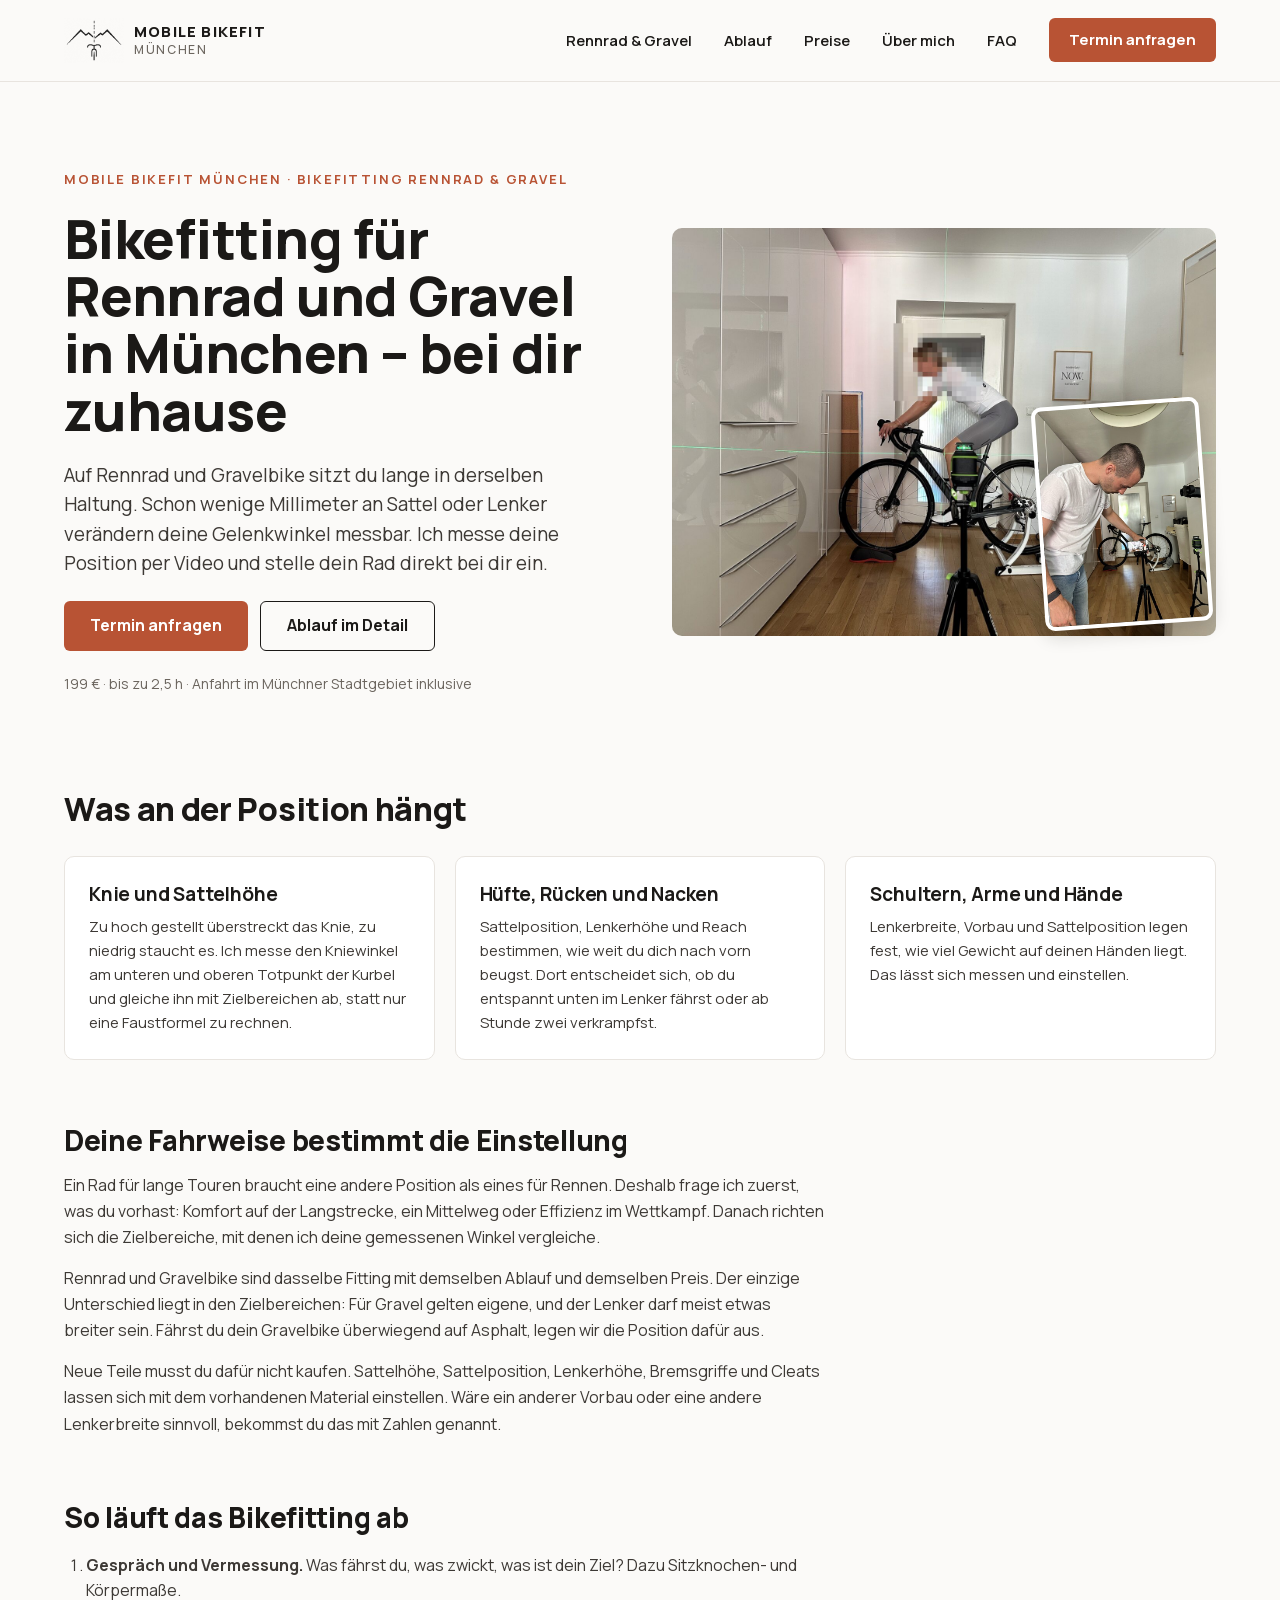
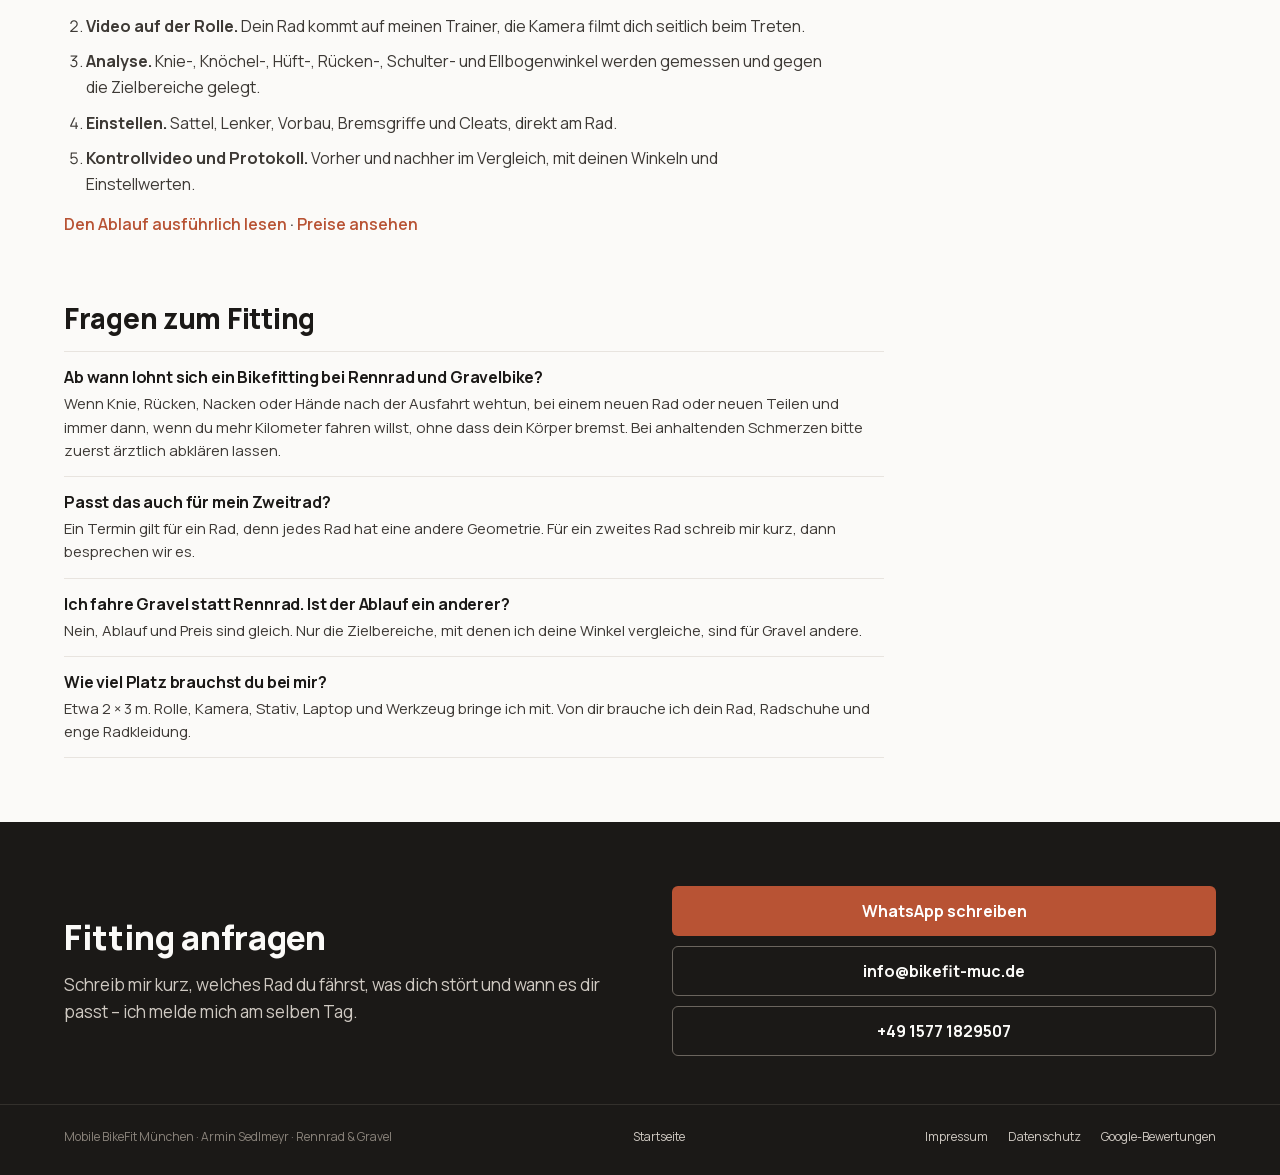
==== commit 56d369dd: "Plugin-Befunde: Navigation zur Unterseite, Protokoll statt Report, Zielbereiche ehrlich benannt, Hei" ====
--- a/bikefitting-rennrad-gravel-muenchen.html
+++ b/bikefitting-rennrad-gravel-muenchen.html
@@ -12,7 +12,7 @@
 <meta property="og:locale" content="de_DE">
 <meta property="og:site_name" content="Mobile BikeFit München">
 <meta property="og:title" content="Bikefitting für Rennrad und Gravel in München – bei dir zuhause">
-<meta property="og:description" content="Sitzposition per Video messen, Sattel, Lenker und Cleats direkt am Rad einstellen, Kontrollvideo und Report. Bikefitting für Rennrad und Gravelbike bei dir zuhause in München.">
+<meta property="og:description" content="Sitzposition per Video messen, Sattel, Lenker und Cleats direkt am Rad einstellen, Kontrollvideo und Protokoll. Bikefitting für Rennrad und Gravelbike bei dir zuhause in München.">
 <meta property="og:url" content="https://bikefit-muc.de/bikefitting-rennrad-gravel-muenchen.html">
 <meta property="og:image" content="https://bikefit-muc.de/assets/og-titelbild.jpg">
 <meta property="og:image:width" content="1200">
@@ -39,9 +39,9 @@
       "@id": "https://bikefit-muc.de/bikefitting-rennrad-gravel-muenchen.html#leistung",
       "name": "Bikefitting Rennrad und Gravel München",
       "serviceType": "Bikefitting",
-      "description": "Mobiles Bikefitting für Rennrad und Gravelbike bei dir zuhause in München: Videoanalyse der Sitzposition, Einstellung von Sattel, Lenker, Vorbau, Bremsgriffen und Cleats, Kontrollvideo und Report.",
+      "description": "Mobiles Bikefitting für Rennrad und Gravelbike bei dir zuhause in München: Videoanalyse der Sitzposition, Einstellung von Sattel, Lenker, Vorbau, Bremsgriffen und Cleats, Kontrollvideo und Protokoll.",
       "url": "https://bikefit-muc.de/bikefitting-rennrad-gravel-muenchen.html",
-      "provider": { "@id": "https://bikefit-muc.de/#unternehmen" },
+      "provider": { "@type": "LocalBusiness", "@id": "https://bikefit-muc.de/#unternehmen", "name": "Mobile BikeFit München", "url": "https://bikefit-muc.de/" },
       "areaServed": { "@type": "City", "name": "München" },
       "offers": {
         "@type": "Offer",
@@ -75,6 +75,7 @@
 
     <div class="kopf-rechts">
       <nav class="hauptnav" id="hauptnav" aria-label="Hauptnavigation">
+        <a href="bikefitting-rennrad-gravel-muenchen.html" aria-current="page">Rennrad &amp; Gravel</a>
         <a href="index.html#ablauf">Ablauf</a>
         <a href="index.html#preise">Preise</a>
         <a href="index.html#ueber-mich">Über mich</a>
@@ -104,8 +105,8 @@
       <p class="eyebrow"><a href="index.html">Mobile BikeFit München</a> · Bikefitting Rennrad &amp; Gravel</p>
       <h1>Bikefitting für Rennrad und Gravel in München – bei dir zuhause</h1>
       <p class="hero-text">Auf Rennrad und Gravelbike sitzt du lange in derselben Haltung. Schon wenige
-        Millimeter an Sattel oder Lenker entscheiden, ob Knie, Rücken und Hände es dir danken. Ich
-        messe deine Position per Video und stelle dein Rad direkt bei dir ein.</p>
+        Millimeter an Sattel oder Lenker verändern deine Gelenkwinkel messbar. Ich messe deine
+        Position per Video und stelle dein Rad direkt bei dir ein.</p>
       <div class="hero-knoepfe">
         <a class="btn btn-primaer" href="index.html#kontakt">Termin anfragen</a>
         <a class="btn btn-sekundaer" href="index.html#ablauf">Ablauf im Detail</a>
@@ -114,7 +115,7 @@
     </div>
 
     <div class="foto-hero foto-stapel">
-      <img class="foto-stapel-haupt" src="assets/foto-setup.jpg" width="1400" height="1050"
+      <img class="foto-stapel-haupt" src="assets/foto-setup.jpg" width="1400" height="1050" fetchpriority="high"
            alt="Rennrad auf der Rolle beim Bikefitting, Kreuzlinienlaser mit Lot misst die Sitzposition">
       <img class="foto-stapel-klein" src="assets/foto-setup-klein.jpg" width="640" height="853"
            alt="Kamera auf Stativ filmt das Rad seitlich während des Fittings">
@@ -139,8 +140,8 @@
       </div>
       <div class="karte">
         <h3>Schultern, Arme und Hände</h3>
-        <p>Lenkerbreite und Vorbau legen fest, wie viel Gewicht auf den Händen liegt. Taube Finger
-          sind oft ein Positionsproblem, kein Handschuhproblem.</p>
+        <p>Lenkerbreite, Vorbau und Sattelposition legen fest, wie viel Gewicht auf deinen Händen
+          liegt. Das lässt sich messen und einstellen.</p>
       </div>
     </div>
   </section>
@@ -169,10 +170,10 @@
         und Körpermaße.</li>
       <li><b>Video auf der Rolle.</b> Dein Rad kommt auf meinen Trainer, die Kamera filmt dich
         seitlich beim Treten.</li>
-      <li><b>Analyse.</b> Knie-, Hüft-, Rücken- und Ellbogenwinkel werden gemessen und gegen die
-        Zielbereiche gelegt.</li>
+      <li><b>Analyse.</b> Knie-, Knöchel-, Hüft-, Rücken-, Schulter- und Ellbogenwinkel werden
+        gemessen und gegen die Zielbereiche gelegt.</li>
       <li><b>Einstellen.</b> Sattel, Lenker, Vorbau, Bremsgriffe und Cleats, direkt am Rad.</li>
-      <li><b>Kontrollvideo und Report.</b> Vorher und nachher im Vergleich, mit deinen Winkeln und
+      <li><b>Kontrollvideo und Protokoll.</b> Vorher und nachher im Vergleich, mit deinen Winkeln und
         Einstellwerten.</li>
     </ol>
     <p class="mehr-link"><a href="index.html#ablauf">Den Ablauf ausführlich lesen</a> · <a href="index.html#preise">Preise ansehen</a></p>
@@ -186,7 +187,7 @@
         <h3>Ab wann lohnt sich ein Bikefitting bei Rennrad und Gravelbike?</h3>
         <p>Wenn Knie, Rücken, Nacken oder Hände nach der Ausfahrt wehtun, bei einem neuen Rad oder
           neuen Teilen und immer dann, wenn du mehr Kilometer fahren willst, ohne dass dein Körper
-          bremst.</p>
+          bremst. Bei anhaltenden Schmerzen bitte zuerst ärztlich abklären lassen.</p>
       </div>
       <div>
         <h3>Passt das auch für mein Zweitrad?</h3>
--- a/styles.css
+++ b/styles.css
@@ -710,42 +710,6 @@
   color: var(--hell-auf-dunkel);
 }
 
-.aktion {
-  display: flex;
-  flex-direction: column;
-  gap: 4px;
-  padding: 14px 16px;
-  background: var(--terracotta-tief);
-  border-radius: 6px;
-}
-
-.aktion-label {
-  font-size: 12px;
-  font-weight: 700;
-  letter-spacing: 0.1em;
-  text-transform: uppercase;
-  color: var(--weiss);
-}
-
-.aktion p:last-child {
-  font-size: 16px;
-  font-weight: 700;
-  color: var(--weiss);
-  line-height: 1.4;
-}
-
-/* Link auf das Google-Bewertungsformular im Aktionskasten: weiss wie der Text,
-   unterstrichen, damit er auf dem Terracotta-Grund als Link erkennbar bleibt. */
-.aktion a {
-  color: var(--weiss);
-  text-decoration: underline;
-  text-underline-offset: 3px;
-}
-
-.aktion a:hover {
-  text-decoration-thickness: 2px;
-}
-
 .preis-liste {
   display: flex;
   flex-direction: column;
@@ -1235,14 +1199,6 @@
     line-height: 1.65;
   }
 
-  .aktion {
-    padding: 16px 18px;
-  }
-
-  .aktion p:last-child {
-    font-size: 17px;
-  }
-
   .preise .btn {
     width: auto;
     margin-top: 0;
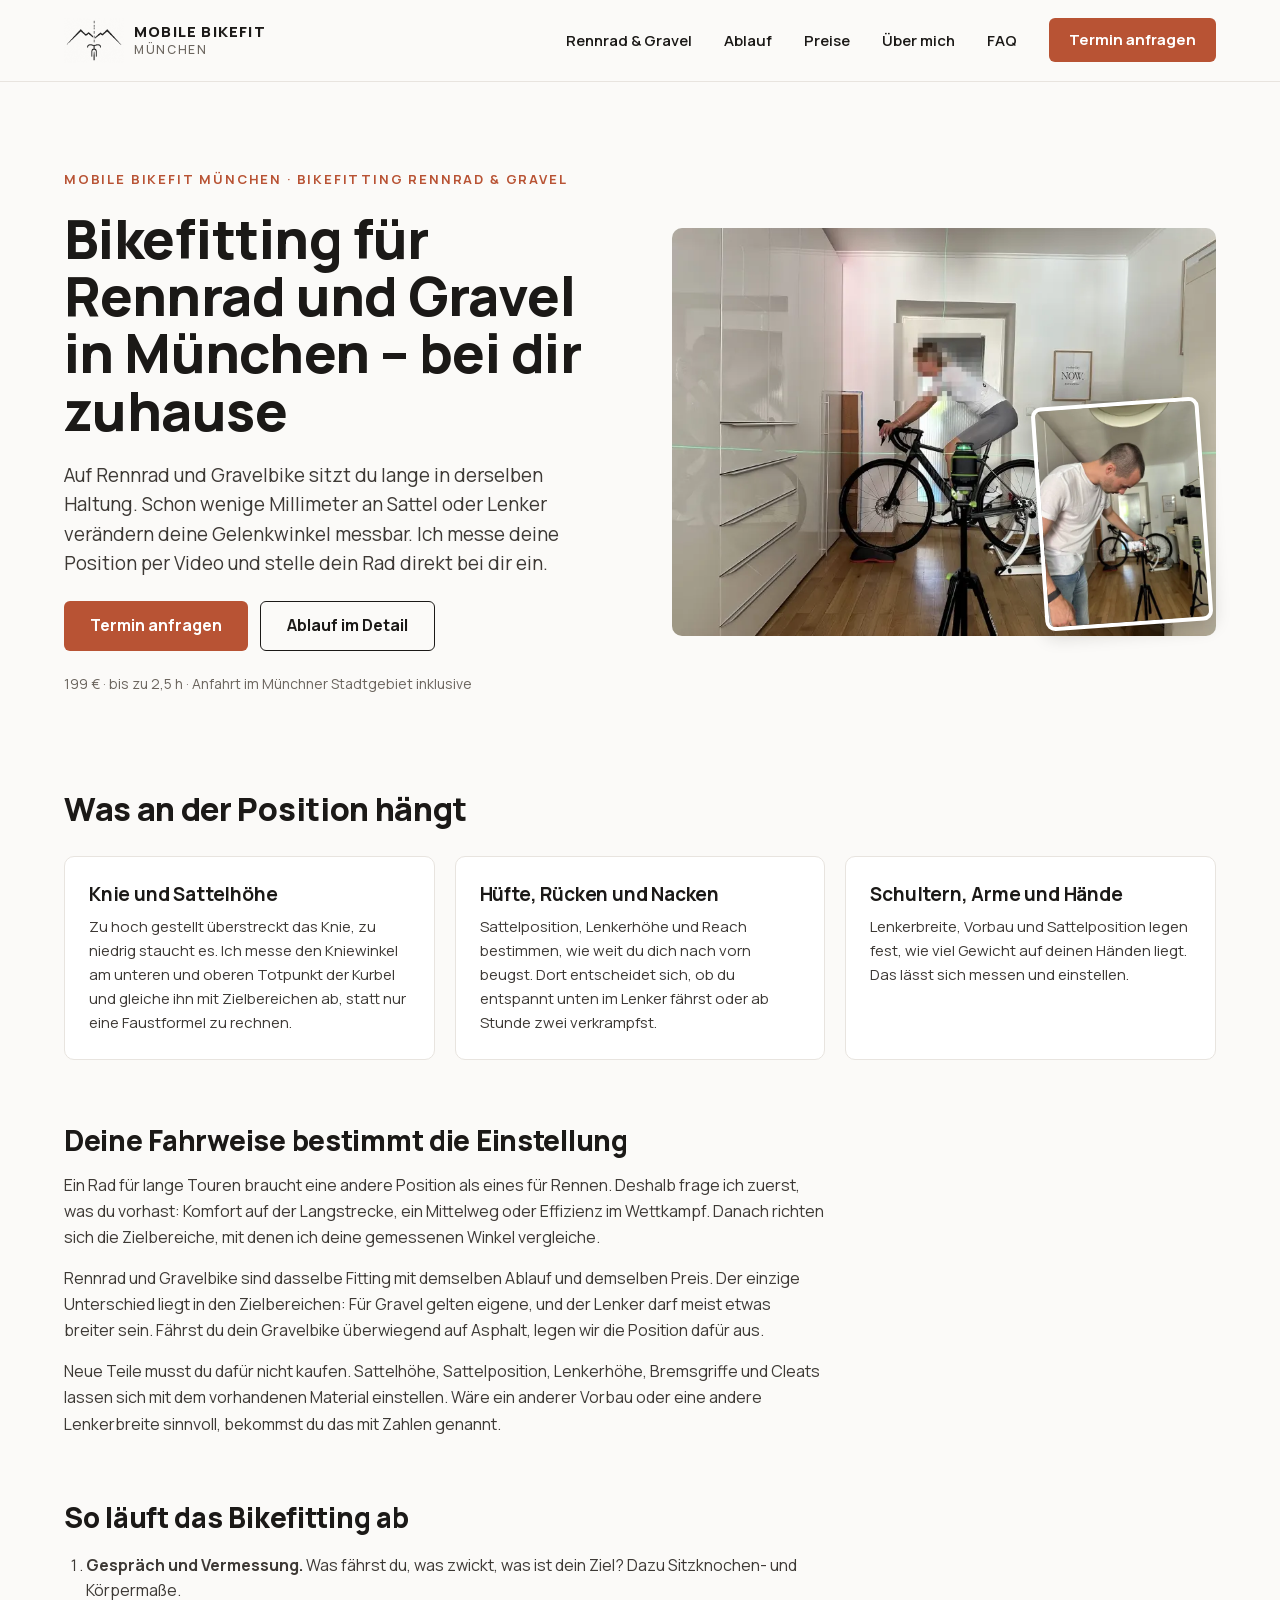
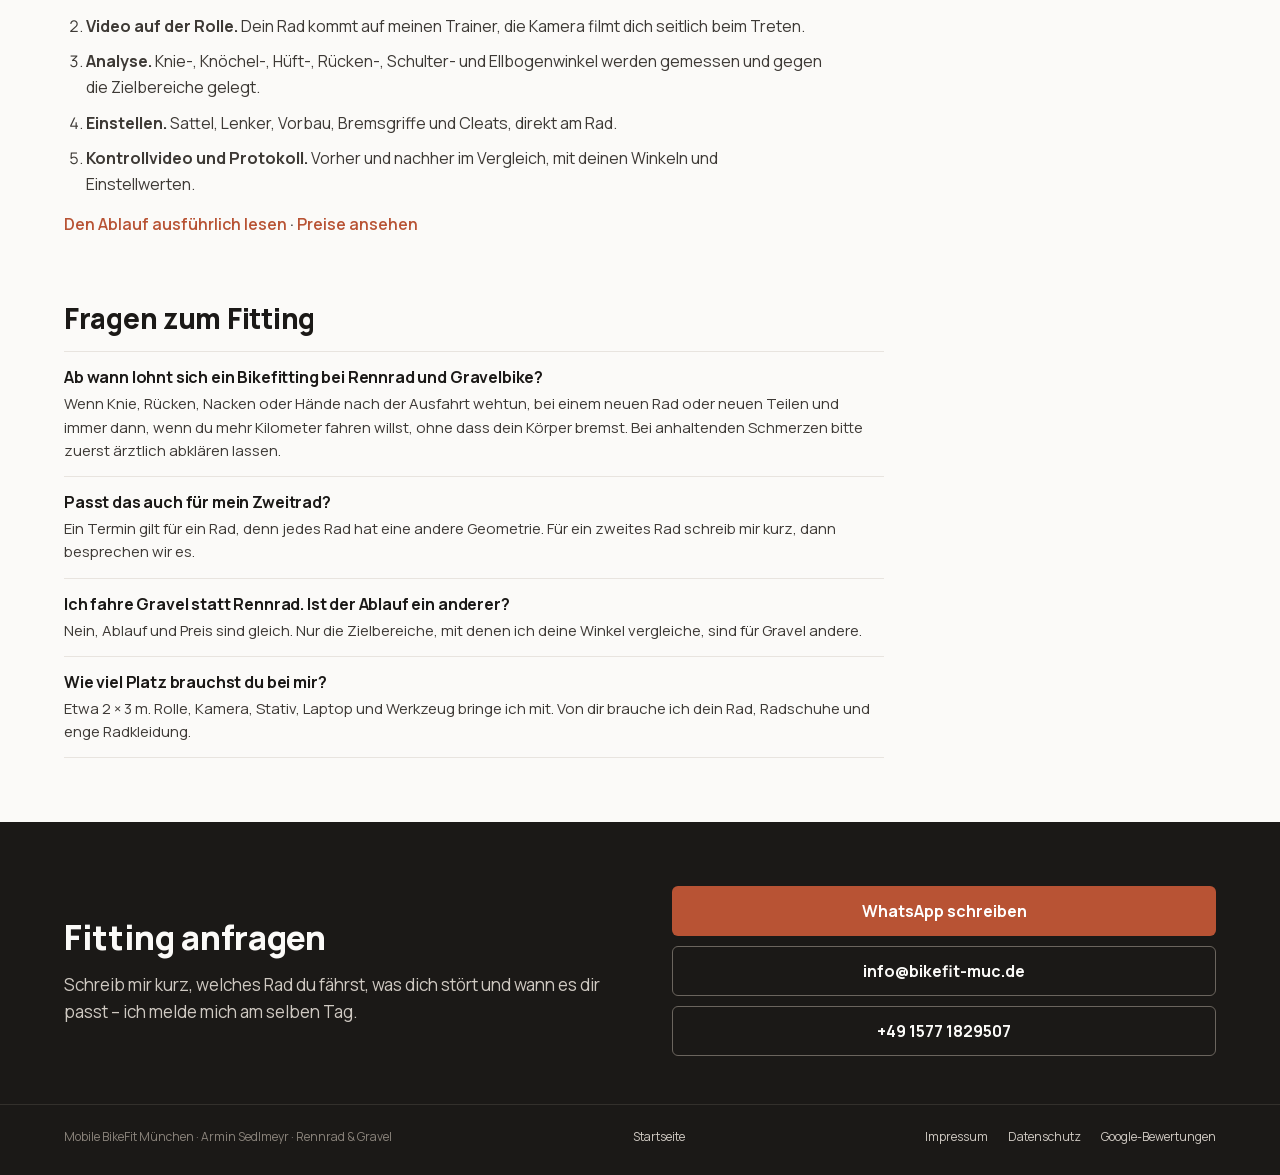
==== commit f422be8d: "Adresse aus dem Schema, Ueber mich ohne Zertifikat offen, FAQ gutes Bikefitting, WebP mit srcset Co-" ====
--- a/bikefitting-rennrad-gravel-muenchen.html
+++ b/bikefitting-rennrad-gravel-muenchen.html
@@ -115,10 +115,10 @@
     </div>
 
     <div class="foto-hero foto-stapel">
-      <img class="foto-stapel-haupt" src="assets/foto-setup.jpg" width="1400" height="1050" fetchpriority="high"
-           alt="Rennrad auf der Rolle beim Bikefitting, Kreuzlinienlaser mit Lot misst die Sitzposition">
-      <img class="foto-stapel-klein" src="assets/foto-setup-klein.jpg" width="640" height="853"
-           alt="Kamera auf Stativ filmt das Rad seitlich während des Fittings">
+      <picture><source type="image/webp" srcset="assets/foto-setup-800.webp 800w, assets/foto-setup-1400.webp 1400w" sizes="(min-width: 800px) 560px, 100vw"><img class="foto-stapel-haupt" src="assets/foto-setup.jpg" width="1400" height="1050" fetchpriority="high"
+           alt="Rennrad auf der Rolle beim Bikefitting, Kreuzlinienlaser mit Lot misst die Sitzposition"></picture>
+      <picture><source type="image/webp" srcset="assets/foto-setup-klein-400.webp 400w" sizes="170px"><img class="foto-stapel-klein" src="assets/foto-setup-klein.jpg" width="640" height="853"
+           alt="Kamera auf Stativ filmt das Rad seitlich während des Fittings"></picture>
     </div>
   </section>
 
--- a/styles.css
+++ b/styles.css
@@ -417,6 +417,12 @@
   line-height: 1.5;
 }
 
+/* <picture> mit WebP-Quelle soll das Layout nicht veraendern: die <img> verhalten sich
+   weiter wie direkte Kinder von .foto-stapel. */
+picture {
+  display: contents;
+}
+
 .foto-hero {
   aspect-ratio: 4 / 3;
 }
